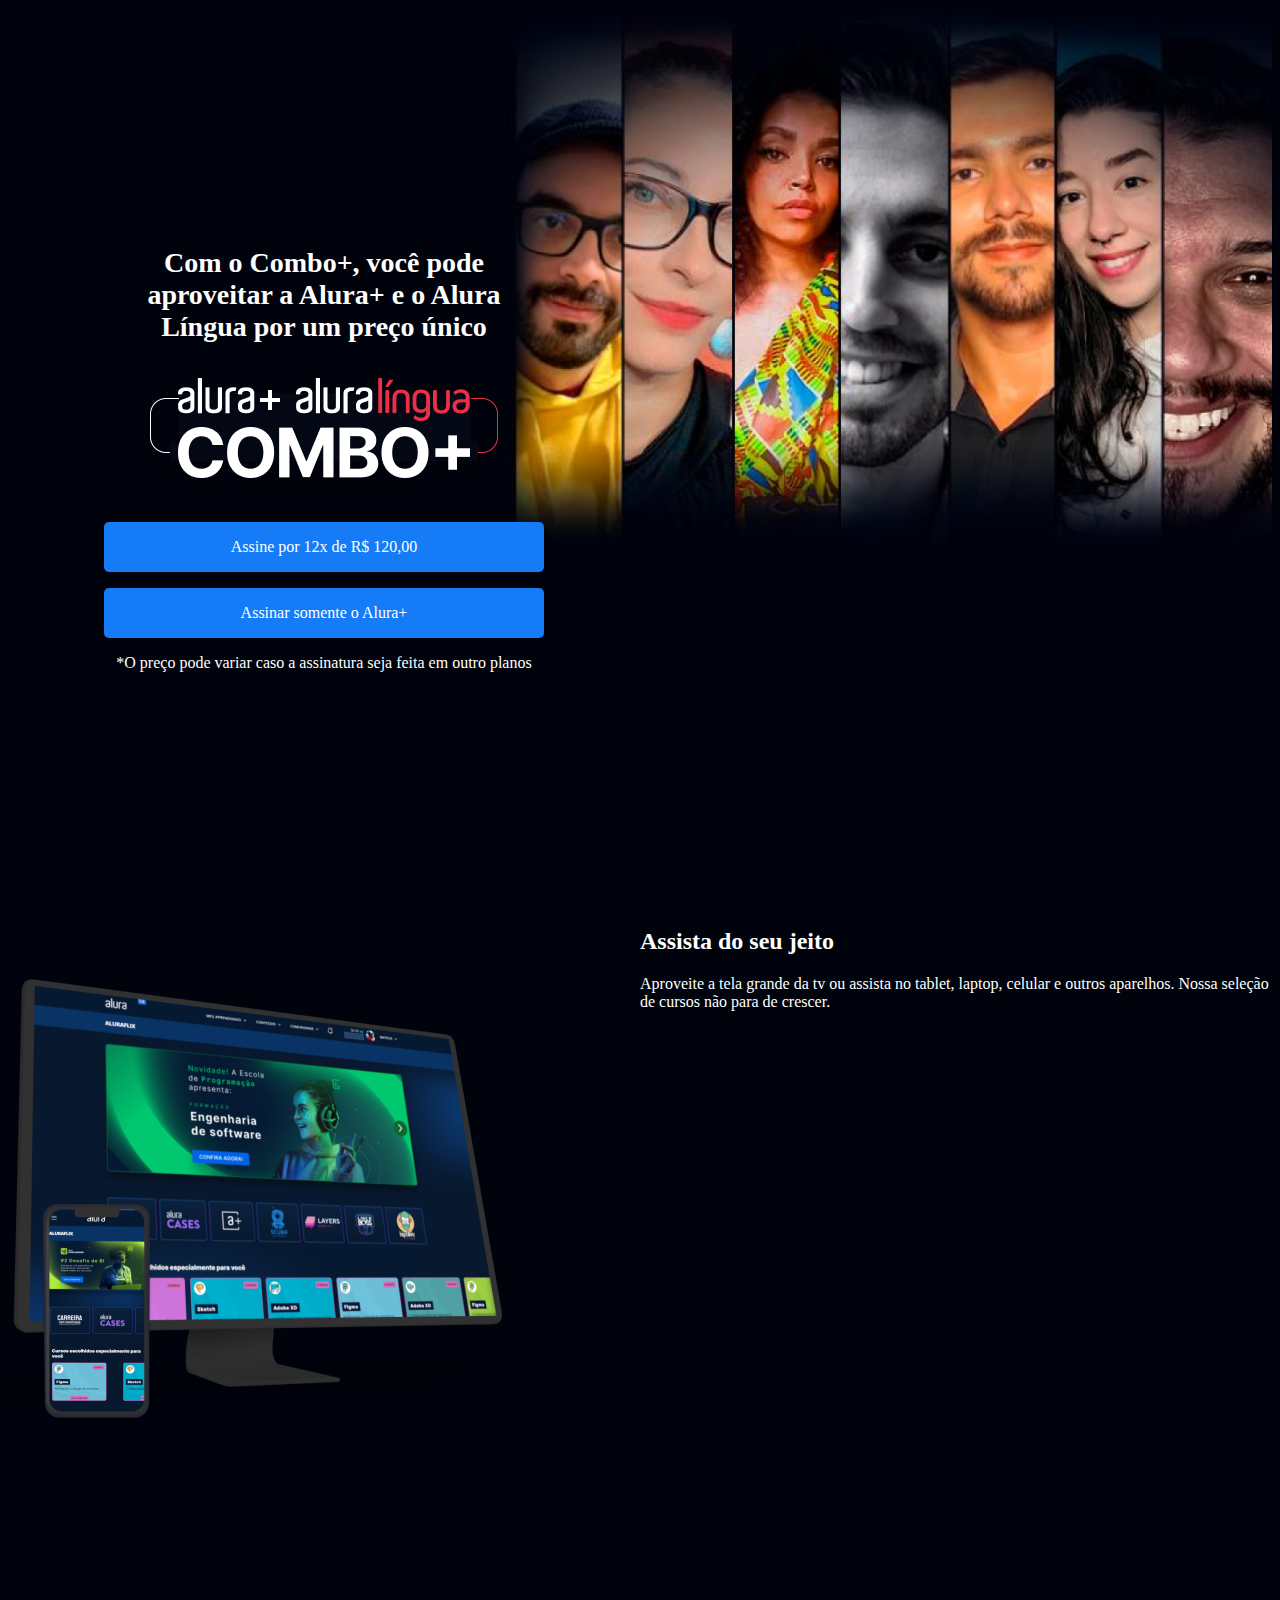
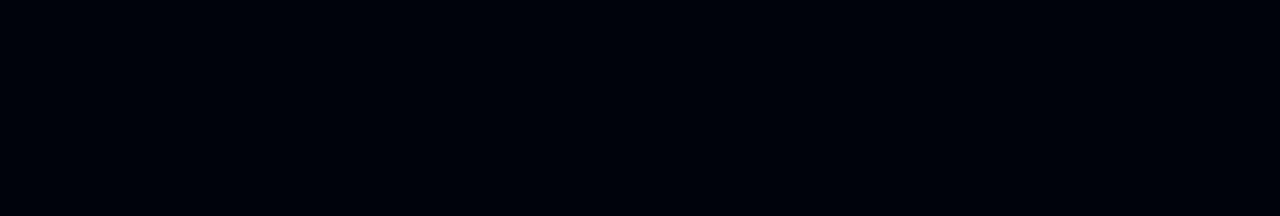
==== AP Evelin2C/index.html @ 44a5b82a "Add files via upload" ====
<!DOCTYPE html>
<html lang="pt-br">
<head>
    <meta charset="UTF-8">
    <meta http-equiv="X-UA-Compatible" content="IE=edge">
    <meta name="viewport" content="width=device-width, initial-scale=1.0">
    <title> Alura Plus </title>
    <link rel="stylesheet" href="style.css">
</head>
<body>
    <section class="principal container">
        <div class="container__caixa">
            <h1 class="container__titulo"> Com o Combo+, você pode aproveitar a Alura+ e o Alura Língua por um preço único</h1>
<img src="img/Combo.png" alt="" class="container__imagem">
<a href="www.alura.com.br" class="container__botao"> Assine por 12x de R$ 120,00 </a>
<a href="www.alura.com.br" class="container__botao botao botao__secundario"> Assinar somente o Alura+ </a>
<p class="container__botaoAviso">*O preço pode variar caso a assinatura seja feita em outro planos</p>
        </div>
    </section>

    <!-- segunda seção assista do seu jeito -->

    <section class="container secundario">
        <img src="img/Plataformas.png" alt="Plataformas" class="secundario__imagem">
        <div class="container__descricao">
            <h2 class="descricao__titulo"> Assista do seu jeito</h2>
            <p class="descricao__texto"> Aproveite a tela grande da tv ou assista no tablet, laptop, celular e outros aparelhos. Nossa seleção de cursos não para de crescer. </p>
        </div>
    </section>
    
    </body>
</html>
---- AP Evelin2C/style.css ----
:root{
    --branco-principal: #FFFFFF;
    --cinza-secundario: #C0C0C0;
    --botao-azul: #167BF7;
    --cor-de-fundo: #00030C;
}

body{
    background-color: var( --cor-de-fundo);
    color: var( --branco-principal);
    font-family: var( --font-principal);
    font-size: 16px;
    font-weight: 400;
}

*{
margin: o;
padding: 0;
}


.principal{
    background-image: url("img/Background.png");
    background-repeat: no-repeat;
    background-size: contain;
    align-items: center;
    text-align: center;
}

.container {
    height: 100vh;
    display: grid;
    grid-template-columns: 50% 50%;
}

.container__botao {
    background-color: var(--botao-azul);
    border-radius: 5px;
    padding: 1em;
    color: var(--branco-principal);
    display: block;
    text-decoration: none;     
margin-bottom: 1em;
}

.botao_secundario {
    background-color: transparent;
    border: 2px solid var(--branco-principal)
  }

  .container__aviso {
    font-size: 12px;
    color: var(--cinza-secundario);
}

.container__titulo {
    font-size: 28px;
    font-weight: 700;
}

.container__imagem {
    margin: 1em 0 2em 0;
}

.container__caixa {
    margin: 0 6em;
}
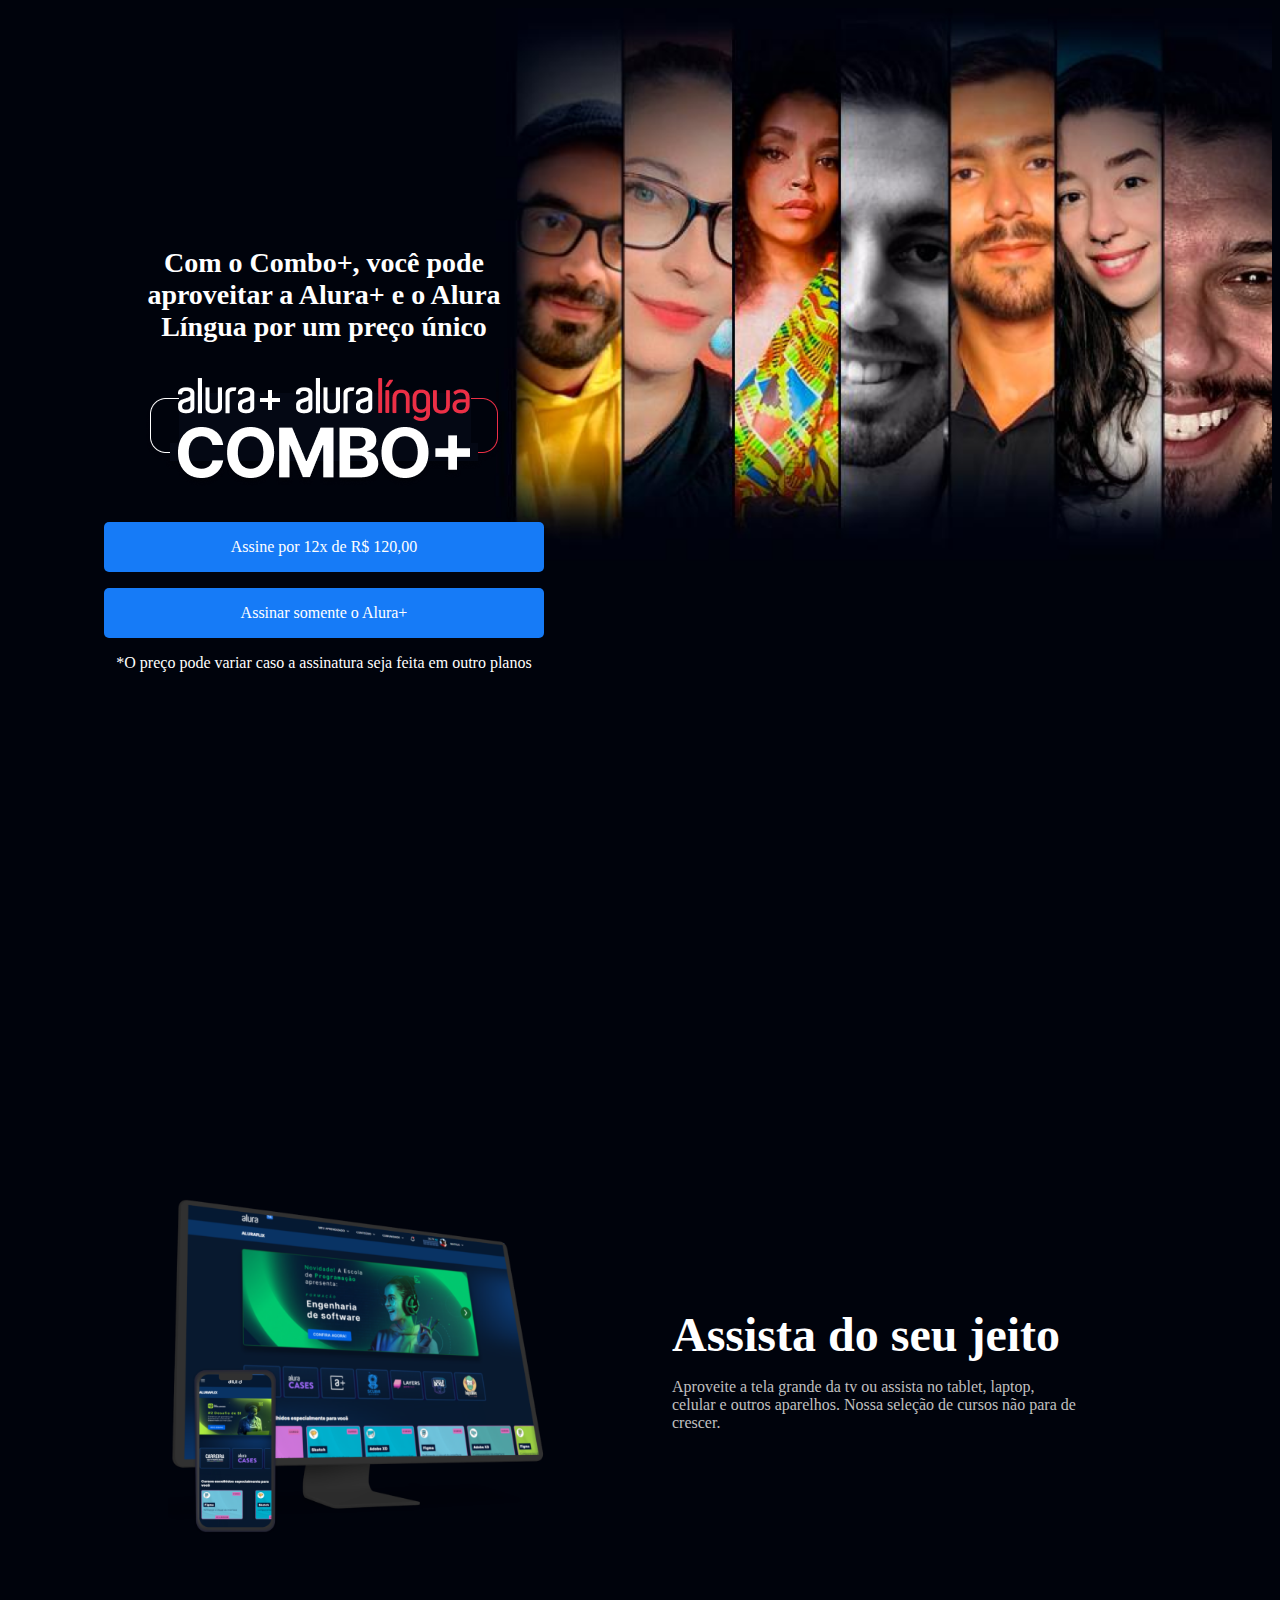
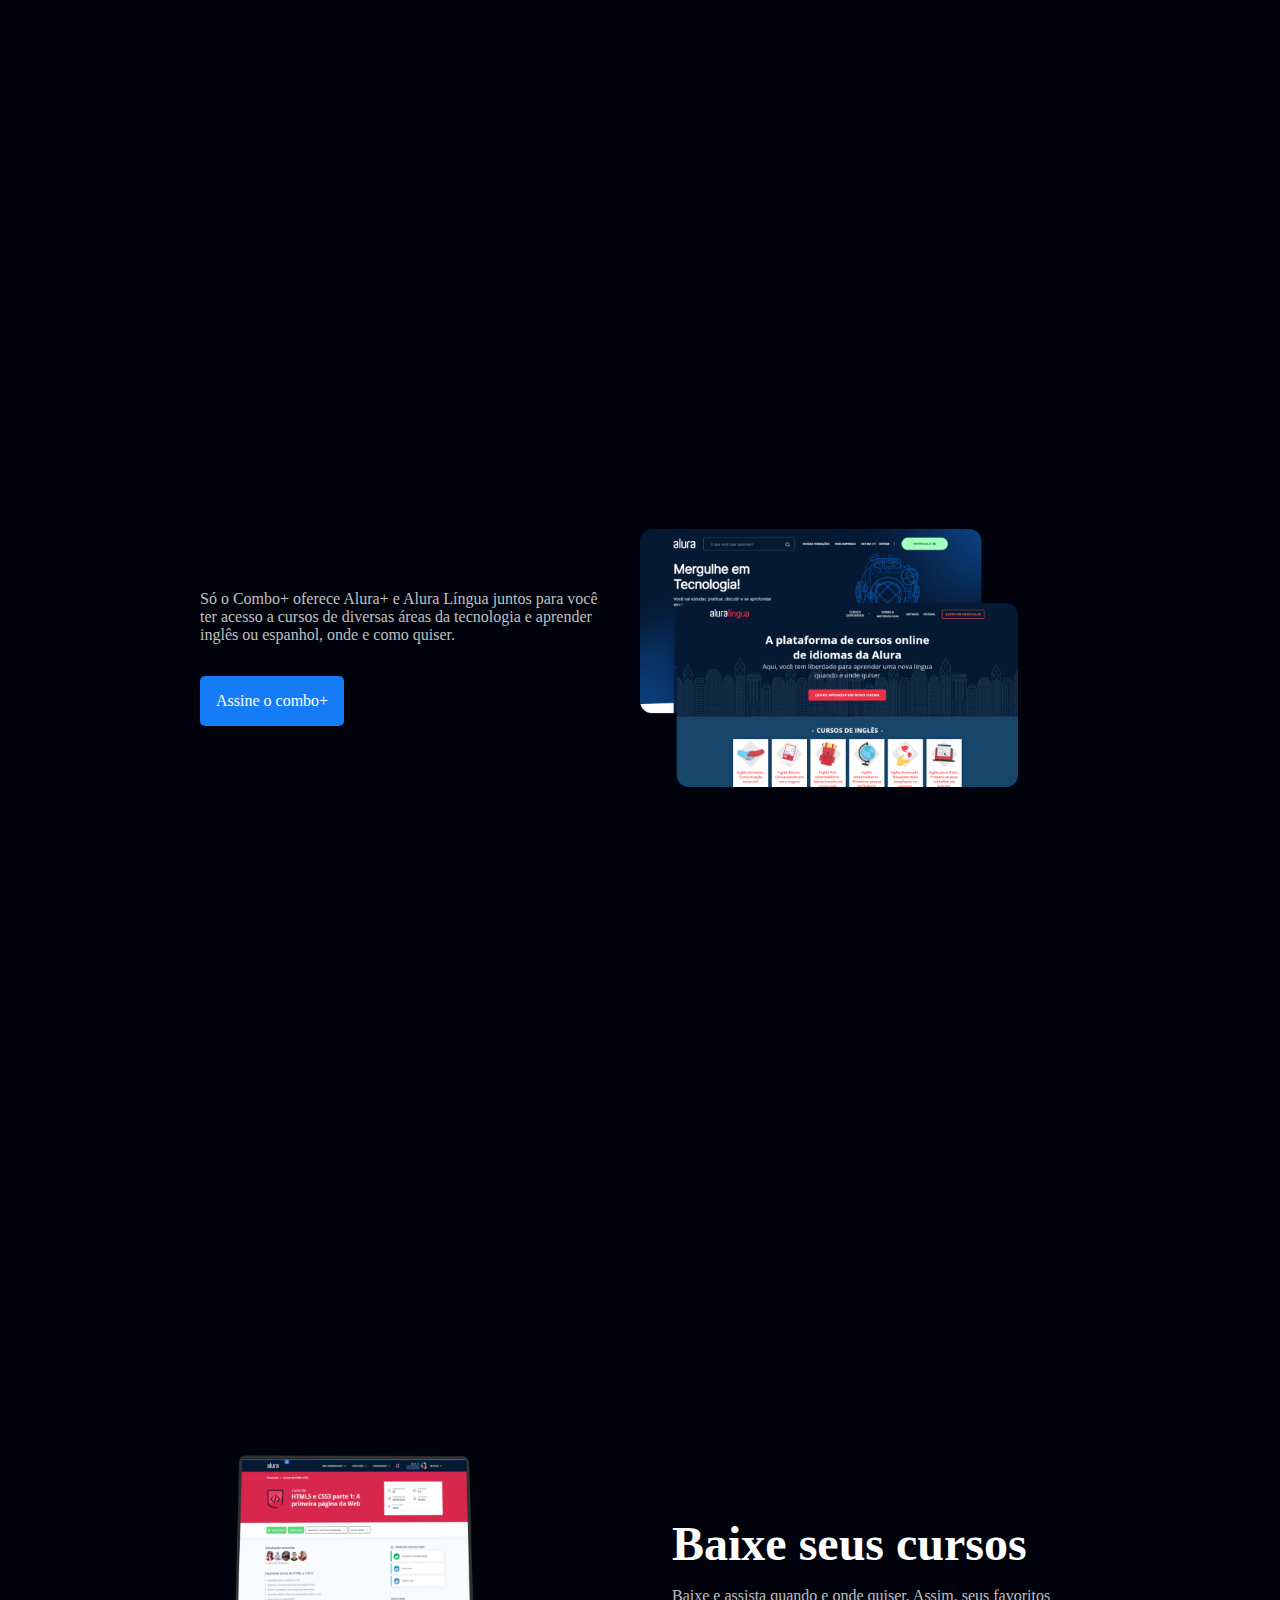
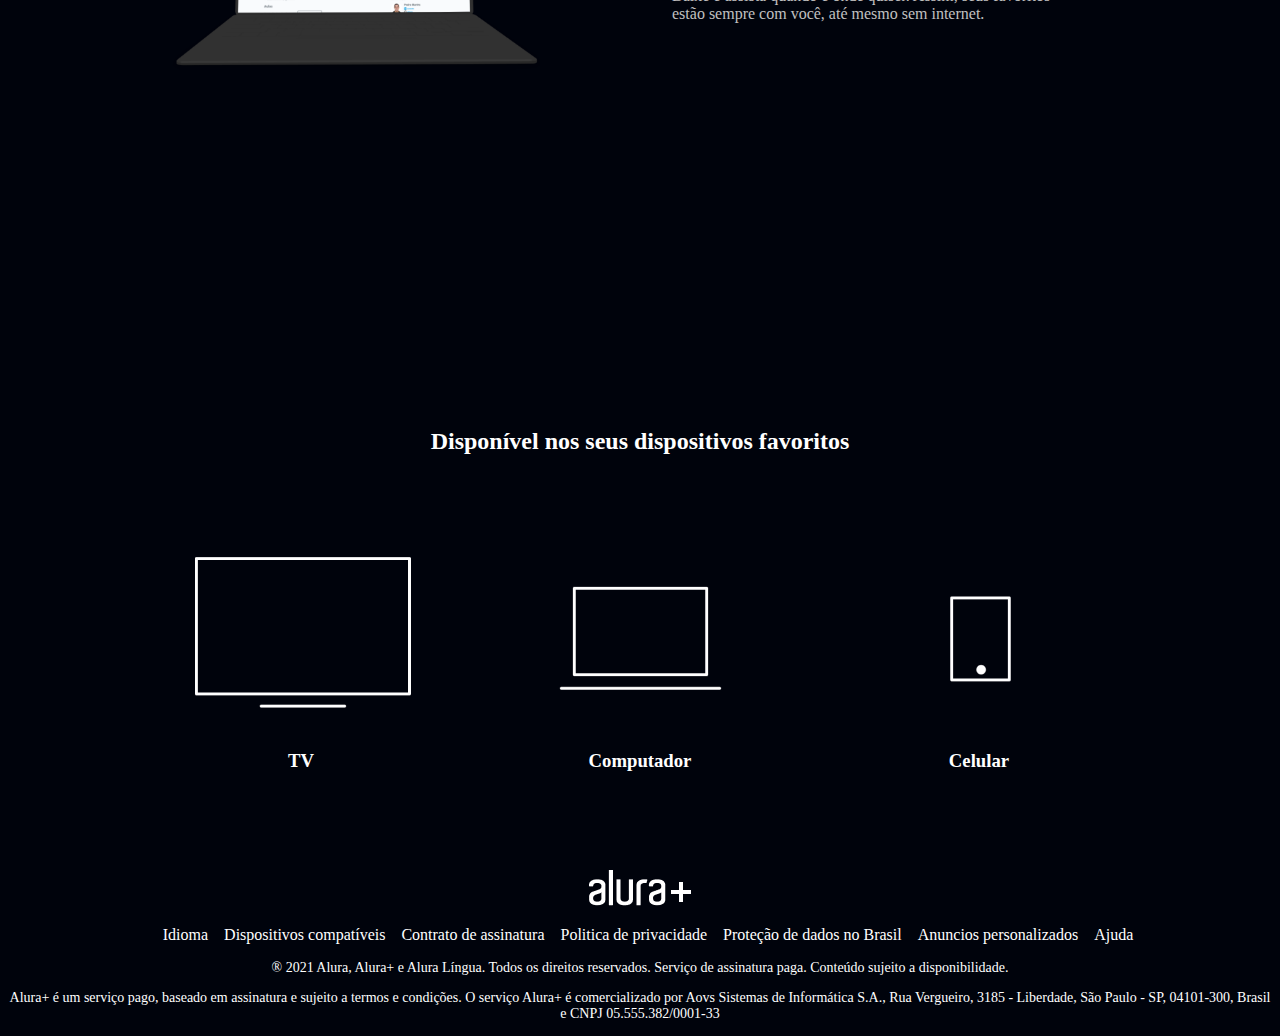
==== commit a65299d4: "Add files via upload" ====
--- a/AP Evelin2C/index.html
+++ b/AP Evelin2C/index.html
@@ -18,8 +18,8 @@
         </div>
     </section>
 
+
     <!-- segunda seção assista do seu jeito -->
-
     <section class="container secundario">
         <img src="img/Plataformas.png" alt="Plataformas" class="secundario__imagem">
         <div class="container__descricao">
@@ -27,6 +27,92 @@
             <p class="descricao__texto"> Aproveite a tela grande da tv ou assista no tablet, laptop, celular e outros aparelhos. Nossa seleção de cursos não para de crescer. </p>
         </div>
     </section>
-    
+
+
+      <!-- terceira seção: seção telas  -->
+<section class="container secundario">
+    <div class="container__descricao">
+        <p class="descricao__texto">
+            Só o Combo+ oferece Alura+ e Alura Língua juntos para você ter acesso a cursos de diversas áreas da
+            tecnologia e aprender inglês ou espanhol, onde e como quiser.
+        </p>
+        <a href="#" class="container__botao secundario__botao"> Assine o combo+</a>
+    </div>
+    <img src="img/telas.png" alt="diferentes telas" class="secundario__imagem">
+</section>
+
+<!-- quarta seção: baixe seus cursos -->
+
+<section class="container secundario">
+    <img src="img/Notebook.png" class="secundario__imagem"
+
+  alt="Notebook com a página do curso"
+         class="secundario__imagem">
+   <div class="container__descricao">
+      <h2 class="descricao__titulo">    Baixe seus cursos   </h2>
+      <p class="descricao__texto">
+  Baixe e assista quando e onde quiser. Assim, seus favoritos estão sempre com você, até mesmo sem internet. </p>
+   </div>
+  </section>
+  
+  <!-- quinta seção dispositivos-->
+
+  <section class="dispositivos">
+    <h2 class="dispositivos__título"> Disponível nos seus dispositivos favoritos </h2>
+    <ul class=" dispositivos__lista">
+        <li>
+            <img src="img/tv.png" alt="ícone tv">
+            <h3> TV </h3>
+        </li>
+
+        <li>
+            <img src="img/computador.png" alt="ícone Computador">
+            <h3> Computador </h3>
+        </li>
+
+        <li>
+            <img src="img/celular.png" alt="ícone Celular">
+            <h3> Celular </h3>
+        </li>
+
+    </ul>
+  </section>
+
+  <!-- sexta seção: rodape -->
+
+<footer class="rodape">
+    <img src="img/Logo.png" alt="Alura+" class="rodape__logo">
+    <ul class="rodape__lista">
+        <li class="lista__link">
+            <a href="#">Idioma</a>
+        </li>
+        <li class="lista__link">
+            <a href="#">Dispositivos compatíveis</a>
+        </li>
+        <li class="lista__link">
+            <a href="#">Contrato de assinatura</a>
+        </li>
+        <li class="lista__link">
+            <a href="#">Politica de privacidade</a>
+        </li>
+        <li class="lista__link">
+            <a href="#">Proteção de dados no Brasil</a>
+        </li>
+        <li class="lista__link">
+            <a href="#">Anuncios personalizados</a>
+        </li>
+        <li class="lista__link">
+            <a href="#">Ajuda</a>
+        </li>
+    </ul>
+    <p class="rodape__texto">® 2021 Alura, Alura+ e Alura Língua. Todos os direitos reservados. Serviço de
+        assinatura paga. Conteúdo sujeito a disponibilidade.</p>
+    <p class="rodape__texto">Alura+ é um serviço pago, baseado em assinatura e sujeito a termos e condições. O
+        serviço Alura+ é comercializado por Aovs Sistemas de Informática S.A., Rua Vergueiro, 3185 - Liberdade, São
+        Paulo - SP, 04101-300, Brasil e CNPJ 05.555.382/0001-33</p>
+</footer>
+  
     </body>
-</html>+</html>
+
+  
--- a/AP Evelin2C/style.css
+++ b/AP Evelin2C/style.css
@@ -66,3 +66,90 @@
     margin: 0 6em;
 }
 
+.secundario__imagem{
+    width: 80%;
+}
+
+.secundario{
+    align-items: center;
+    margin: 0 10em;
+}
+
+
+
+/*seção SECUNDÁRIO */
+.secundario__imagem{
+    width: 80%;
+}
+
+.secundario{
+    align-items: center;
+    margin: 0 10em;
+}
+
+.descricao__titulo{
+    font-weight: 700;
+    font-size: 48px;
+    color: var(--branco-principal);
+    margin-bottom: 0.1em;
+}
+
+.descricao__texto{
+    color: var(--cinza-secundario);
+}
+
+.secundario__botao {
+    display: inline-block;
+    margin-top: 1em;
+}
+
+.container__descricao {
+    padding: 2em;
+}
+
+.dispositivos__lista{
+    display: flex;
+    justify-content: center;
+    list-style-type: none;
+    margin: 5em 0;
+}
+
+.dispositivos {
+    text-align: center;  
+}
+
+.dispositivos__titulo{
+    font-size: 48px;
+    color: var(--branco-principal);
+
+}
+
+.lista__item {
+    font-size: 32px;
+    color:var(--branco-principal);
+}
+
+.rodape{
+    text-align:center;
+    margin: 5 em 3 em;
+}
+
+.rodape__lista{
+    display: flex;
+    justify-content: center;
+    list-style-type: none;
+    margin-top: 1em;
+}
+
+.lista__link a{
+    text-decoration: none;
+    color: var(--branco-principal);
+    margin-left: 1em;
+}
+
+.rodape__texto{
+    margin: 1em 0;
+    color: var(--brnaco-principal);
+    font-size: 14px;
+}
+
